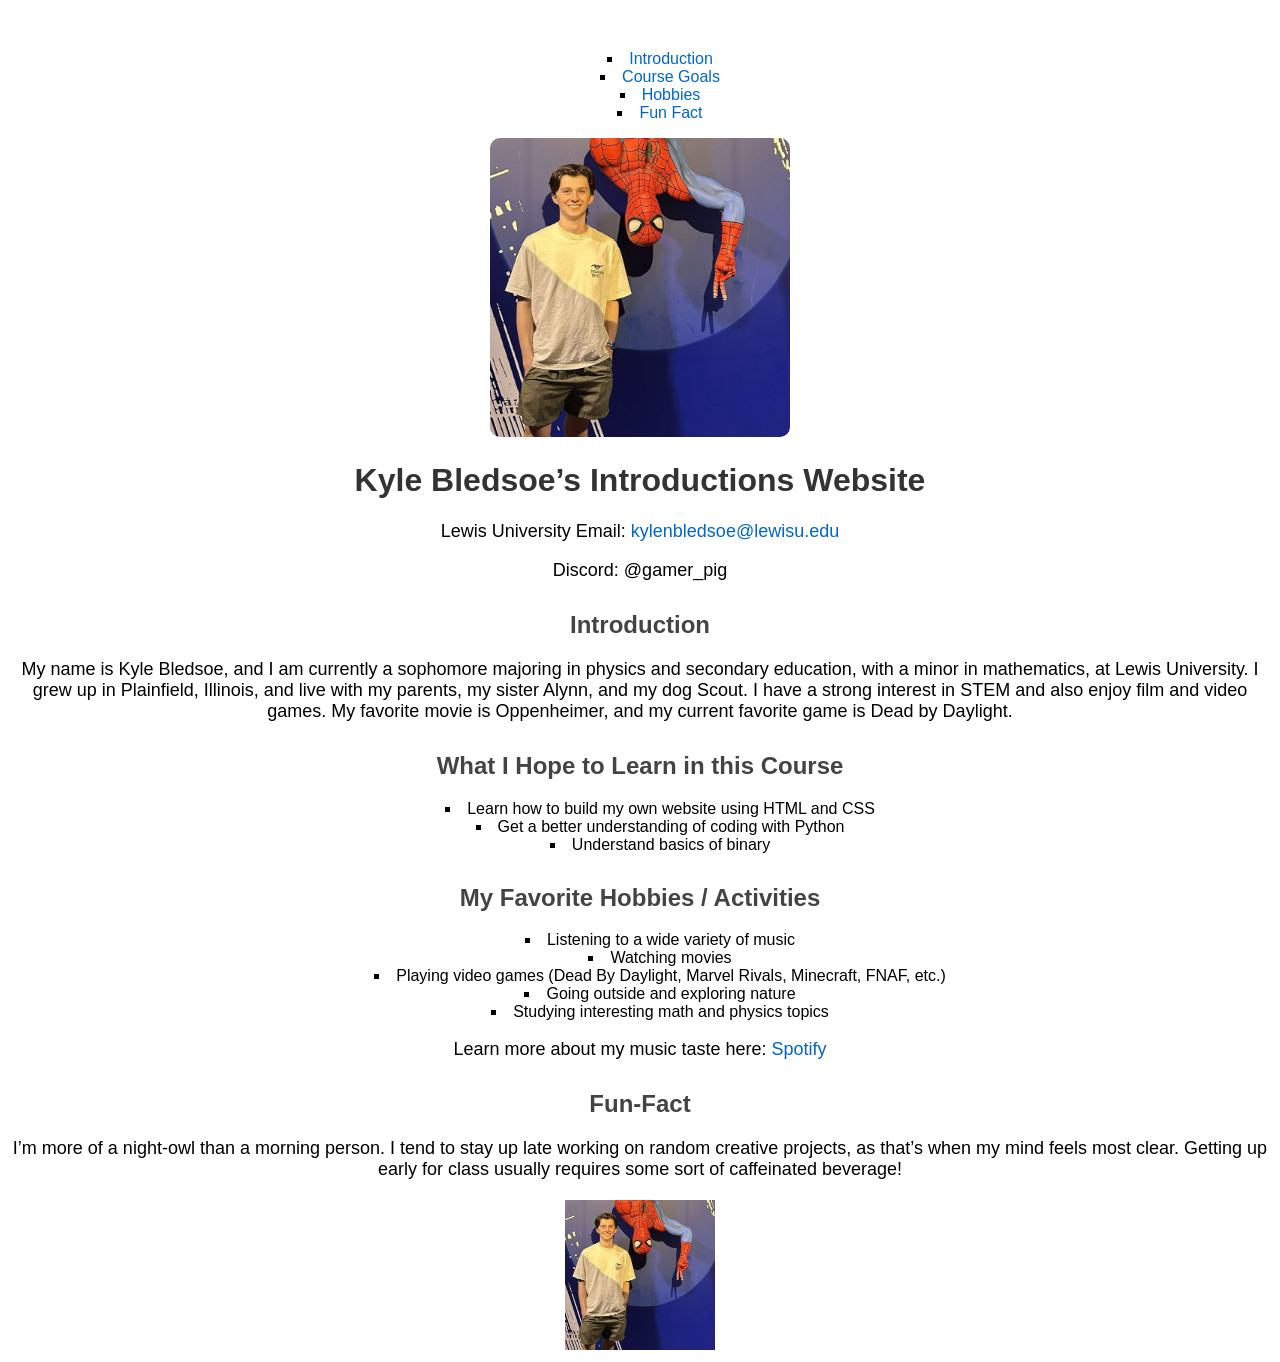
==== me.html @ 1b5c7672 "Changed HTML." ====
<!doctype html>
<html>
<head>
<meta charset="utf-8" />
<link rel="stylesheet" href="me.css" />
<script defer src="index.js"></script>
<title>HWT</title>
</head>
<body>

<!-- Navigation Menu (Substantial Enhancement) -->
<nav>
  <ul class="nav-menu">
    <li><a href="#introduction">Introduction</a></li>
    <li><a href="#course-goals">Course Goals</a></li>
    <li><a href="#hobbies">Hobbies</a></li>
    <li><a href="#fun-fact">Fun Fact</a></li>
  </ul>
</nav>

<div class="profile-image">
  <img src="me.png" alt="Kyle Bledsoe’s Picture">
</div>

<h1>Kyle Bledsoe’s Introductions Website</h1>

<p> Lewis University Email: 
  <a href="mailto:kylenbledsoe@lewisu.edu">kylenbledsoe@lewisu.edu</a> 
</p>
<p> Discord: @gamer_pig </p>

<h2 id="introduction">Introduction</h2>
<p>
  My name is Kyle Bledsoe, and I am currently a sophomore majoring in physics and secondary education, 
  with a minor in mathematics, at Lewis University. I grew up in Plainfield, Illinois, and live with 
  my parents, my sister Alynn, and my dog Scout. I have a strong interest in STEM and also enjoy 
  film and video games. My favorite movie is Oppenheimer, and my current favorite game is Dead by Daylight.
</p>

<h2 id="course-goals">What I Hope to Learn in this Course</h2>
<ul>
  <li>Learn how to build my own website using HTML and CSS</li>
  <li>Get a better understanding of coding with Python</li>
  <li>Understand basics of binary</li>
</ul>

<h2 id="hobbies">My Favorite Hobbies / Activities</h2>
<ul>
  <li>Listening to a wide variety of music</li>
  <li>Watching movies</li>
  <li>Playing video games (Dead By Daylight, Marvel Rivals, Minecraft, FNAF, etc.)</li>
  <li>Going outside and exploring nature</li>
  <li>Studying interesting math and physics topics</li>
</ul>
<p>
  Learn more about my music taste here: 
  <a href="https://open.spotify.com/playlist/3Hyl5jbRAzjhad7sf0Czqx?si=a0669647c0754845" target="_blank">Spotify</a>
</p>

<h2 id="fun-fact">Fun-Fact</h2>
<p>
  I’m more of a night-owl than a morning person. I tend to stay up late working on random creative 
  projects, as that’s when my mind feels most clear. Getting up early for class usually requires some 
  sort of caffeinated beverage!
</p>

<div class="thumbnail-section">
  <img src="me-small.png" alt="Thumbnail of Kyle Bledsoe" class="thumbnail">
</div>

</body>
</html>
---- me.css ----
body {
  font-family: Arial, sans-serif;
  text-align: center;
  margin-top: 50px;
}

h1 {
  color: #333;
}

p {
  font-size: 18px;
}

a {
  color: #0066cc;
  text-decoration: none;
}

.profile-image {
  text-align: center;
  margin-bottom: 20px;
}

.profile-image img {
  width: 300px;
  height: auto;
  border-radius: 10px; 
}

.thumbnail-section {
  margin-top: 20px;
}

.thumbnail {
  width: 150px;   
  height: auto;
}

h2 {
  margin-top: 30px;
  color: #444;
}

ul {
  list-style-position: inside;
}

ul {
  list-style-type: square;
  list-style-position: inside;
}
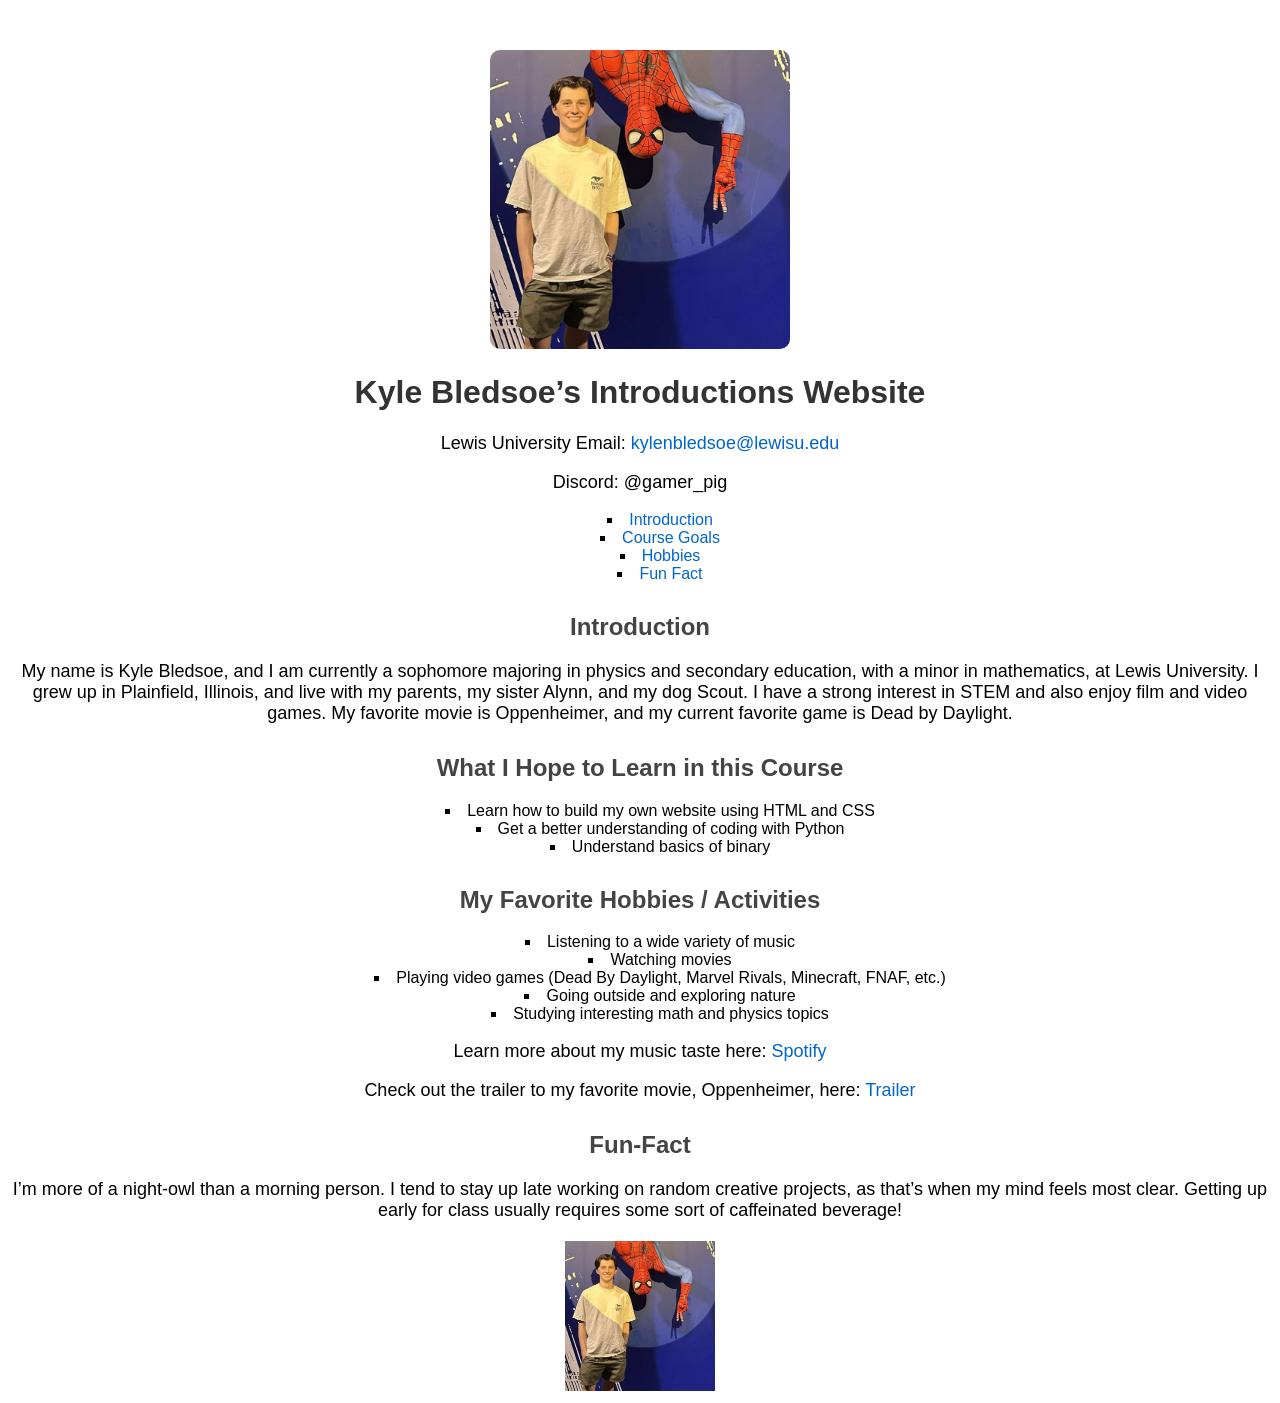
==== commit 764a5764: "Added trailer link." ====
--- a/me.html
+++ b/me.html
@@ -7,16 +7,6 @@
 <title>HWT</title>
 </head>
 <body>
-
-<!-- Navigation Menu (Substantial Enhancement) -->
-<nav>
-  <ul class="nav-menu">
-    <li><a href="#introduction">Introduction</a></li>
-    <li><a href="#course-goals">Course Goals</a></li>
-    <li><a href="#hobbies">Hobbies</a></li>
-    <li><a href="#fun-fact">Fun Fact</a></li>
-  </ul>
-</nav>
 
 <div class="profile-image">
   <img src="me.png" alt="Kyle Bledsoe’s Picture">
@@ -28,6 +18,16 @@
   <a href="mailto:kylenbledsoe@lewisu.edu">kylenbledsoe@lewisu.edu</a> 
 </p>
 <p> Discord: @gamer_pig </p>
+
+
+<nav>
+  <ul class="nav-menu">
+    <li><a href="#introduction">Introduction</a></li>
+    <li><a href="#course-goals">Course Goals</a></li>
+    <li><a href="#hobbies">Hobbies</a></li>
+    <li><a href="#fun-fact">Fun Fact</a></li>
+  </ul>
+</nav>
 
 <h2 id="introduction">Introduction</h2>
 <p>
@@ -56,6 +56,10 @@
   Learn more about my music taste here: 
   <a href="https://open.spotify.com/playlist/3Hyl5jbRAzjhad7sf0Czqx?si=a0669647c0754845" target="_blank">Spotify</a>
 </p>
+<p>
+	Check out the trailer to my favorite movie, Oppenheimer, here:
+	<a href="https://youtu.be/uYPbbksJxIg?si=KSWEt7UMJiwwQInW" target="_blank">Trailer</a>
+</p>
 
 <h2 id="fun-fact">Fun-Fact</h2>
 <p>
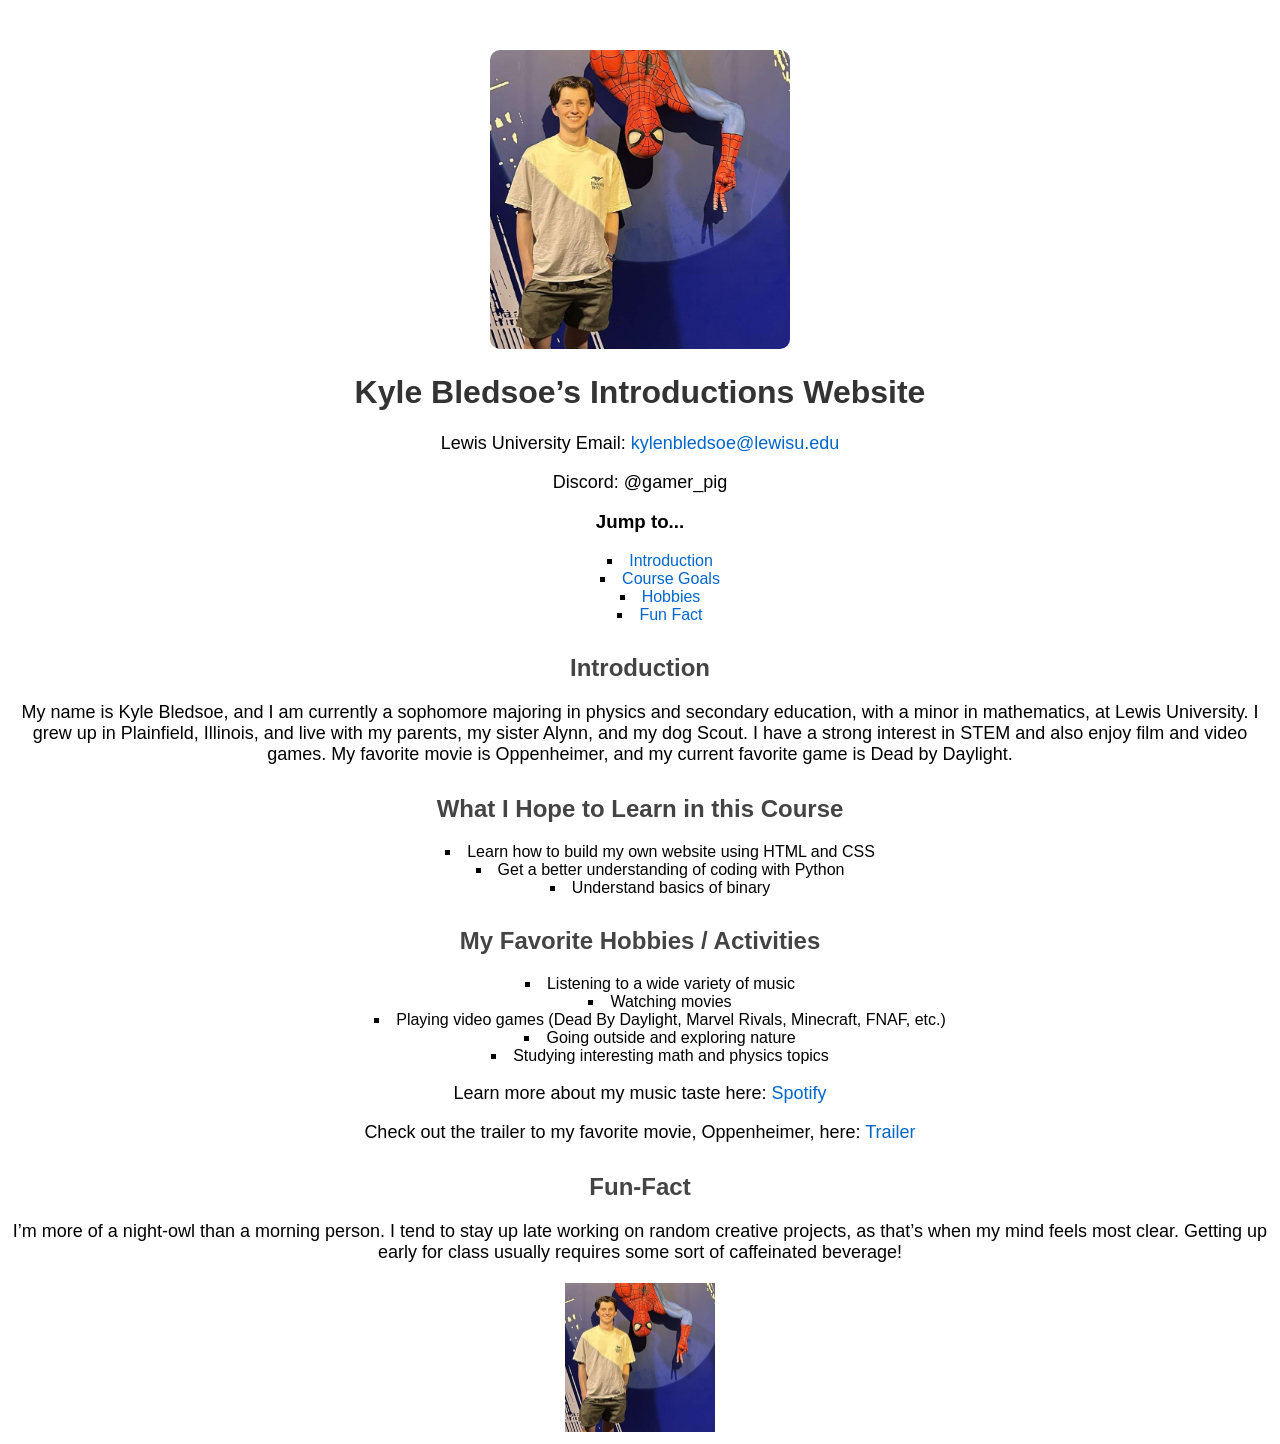
==== commit 0acd03bb: "Table of contents header." ====
--- a/me.html
+++ b/me.html
@@ -19,7 +19,7 @@
 </p>
 <p> Discord: @gamer_pig </p>
 
-
+<h3>Jump to...</h3>
 <nav>
   <ul class="nav-menu">
     <li><a href="#introduction">Introduction</a></li>
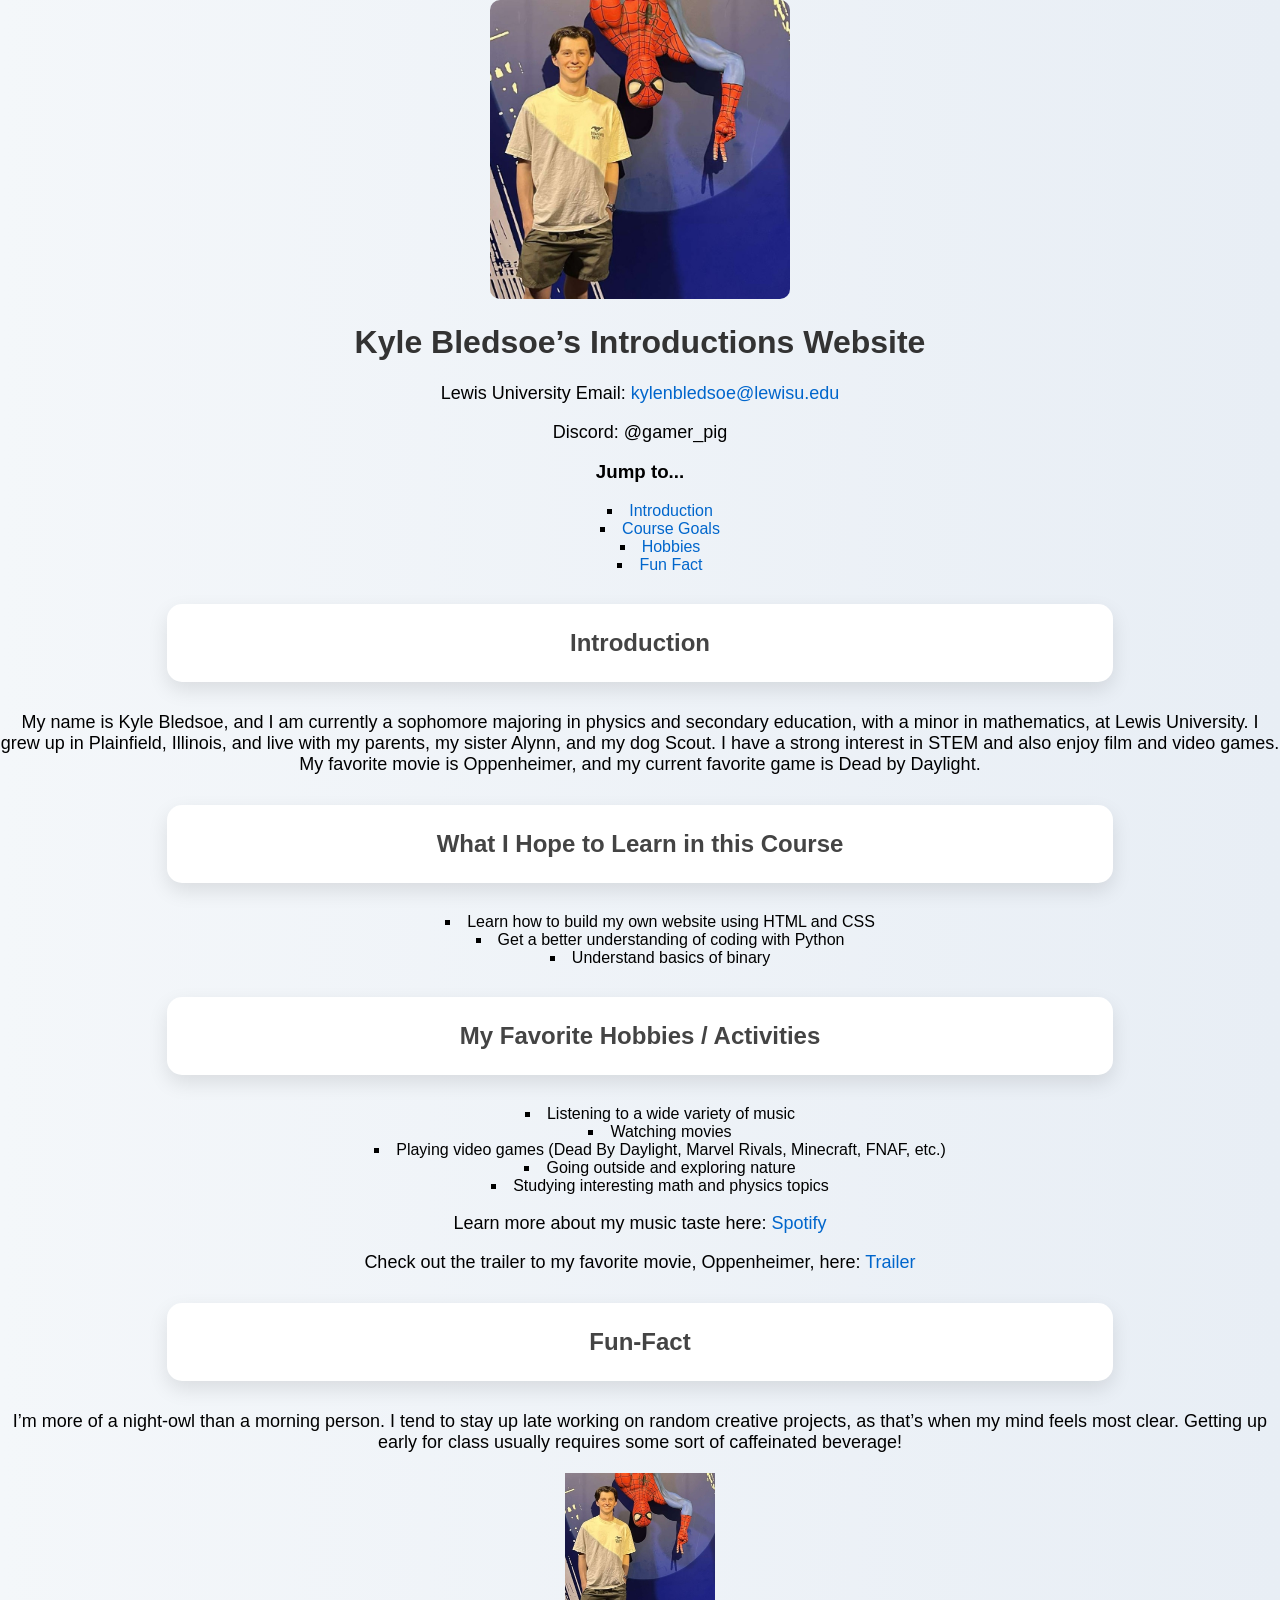
==== commit f369b030: "Formatting." ====
--- a/me.html
+++ b/me.html
@@ -32,7 +32,8 @@
 <h2 id="introduction">Introduction</h2>
 <p>
   My name is Kyle Bledsoe, and I am currently a sophomore majoring in physics and secondary education, 
-  with a minor in mathematics, at Lewis University. I grew up in Plainfield, Illinois, and live with 
+  with a minor in mathematics, at Lewis University. 
+  I grew up in Plainfield, Illinois, and live with 
   my parents, my sister Alynn, and my dog Scout. I have a strong interest in STEM and also enjoy 
   film and video games. My favorite movie is Oppenheimer, and my current favorite game is Dead by Daylight.
 </p>
@@ -64,7 +65,8 @@
 <h2 id="fun-fact">Fun-Fact</h2>
 <p>
   I’m more of a night-owl than a morning person. I tend to stay up late working on random creative 
-  projects, as that’s when my mind feels most clear. Getting up early for class usually requires some 
+  projects, as that’s when my mind feels most clear. 
+  Getting up early for class usually requires some 
   sort of caffeinated beverage!
 </p>
 
--- a/me.css
+++ b/me.css
@@ -50,3 +50,33 @@
   list-style-type: square;
   list-style-position: inside;
 }
+
+/* Substantial Enhancement: Modern Card Layout */
+
+body {
+  background: linear-gradient(to right, #f4f7fa, #e8eef5);
+  margin: 0;
+  padding: 0;
+}
+
+section, 
+#introduction, 
+#course-goals, 
+#hobbies, 
+#fun-fact {
+  background-color: white;
+  width: 70%;
+  margin: 30px auto;
+  padding: 25px;
+  border-radius: 15px;
+  box-shadow: 0 8px 20px rgba(0, 0, 0, 0.1);
+  transition: transform 0.3s ease, box-shadow 0.3s ease;
+}
+
+#introduction:hover,
+#course-goals:hover,
+#hobbies:hover,
+#fun-fact:hover {
+  transform: translateY(-5px);
+  box-shadow: 0 12px 25px rgba(0, 0, 0, 0.15);
+}
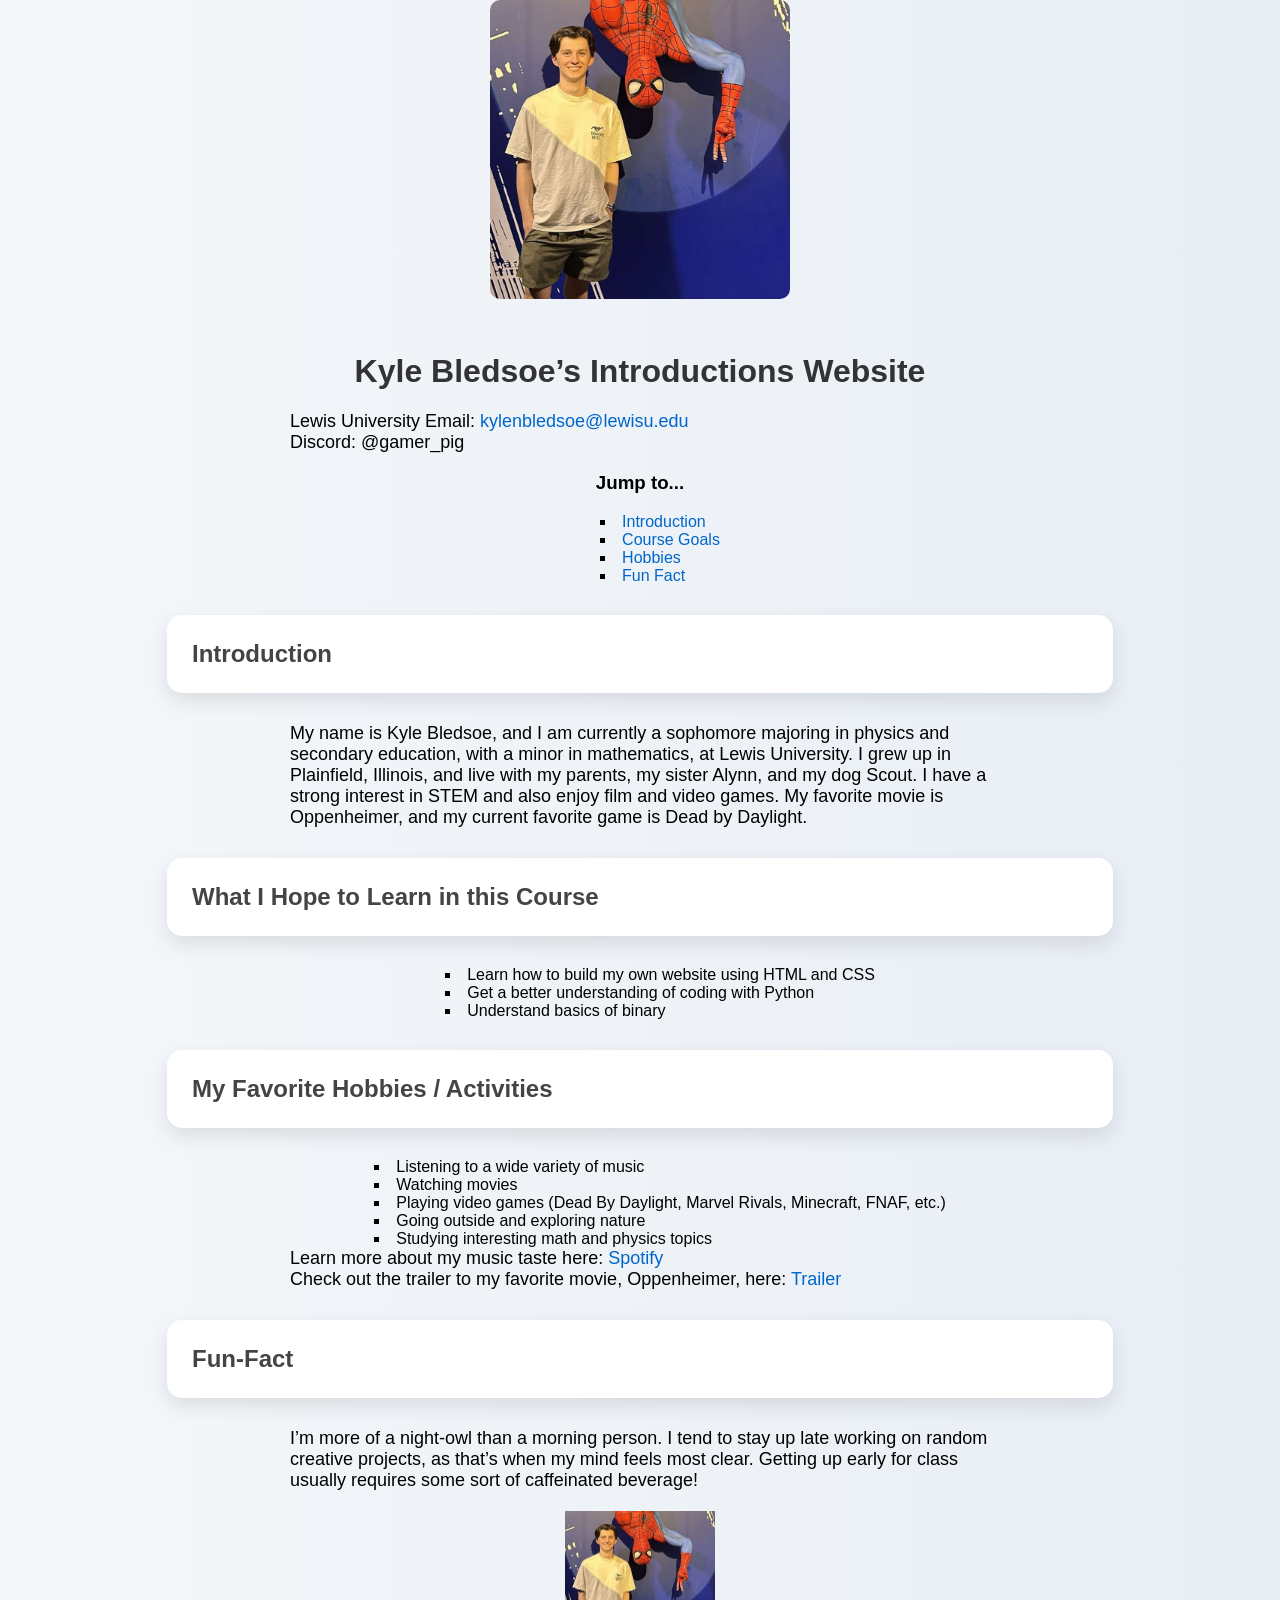
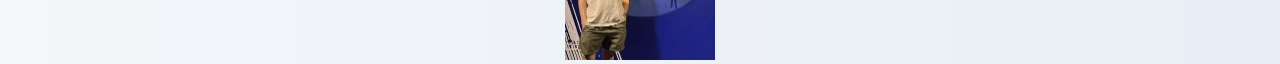
==== commit 0c0f0511: "format update again..." ====
--- a/me.html
+++ b/me.html
@@ -14,10 +14,10 @@
 
 <h1>Kyle Bledsoe’s Introductions Website</h1>
 
-<p> Lewis University Email: 
+<p class="contacts"> Lewis University Email: 
   <a href="mailto:kylenbledsoe@lewisu.edu">kylenbledsoe@lewisu.edu</a> 
 </p>
-<p> Discord: @gamer_pig </p>
+<p class="contacts"> Discord: @gamer_pig </p>
 
 <h3>Jump to...</h3>
 <nav>
--- a/me.css
+++ b/me.css
@@ -1,14 +1,28 @@
 body {
   font-family: Arial, sans-serif;
+  background: linear-gradient(to right, #f4f7fa, #e8eef5);
+  margin: 0;
+  padding: 0;
+}
+
+h1, h3, nav, .profile-image, .thumbnail-section {
   text-align: center;
-  margin-top: 50px;
 }
 
 h1 {
   color: #333;
+  margin-top: 50px;
+}
+
+h2 {
+  margin-top: 30px;
+  color: #444;
 }
 
 p {
+  max-width: 700px;
+  margin: 0 auto;
+  text-align: left;
   font-size: 18px;
 }
 
@@ -18,14 +32,13 @@
 }
 
 .profile-image {
-  text-align: center;
   margin-bottom: 20px;
 }
 
 .profile-image img {
   width: 300px;
   height: auto;
-  border-radius: 10px; 
+  border-radius: 10px;
 }
 
 .thumbnail-section {
@@ -33,17 +46,8 @@
 }
 
 .thumbnail {
-  width: 150px;   
+  width: 150px;
   height: auto;
-}
-
-h2 {
-  margin-top: 30px;
-  color: #444;
-}
-
-ul {
-  list-style-position: inside;
 }
 
 ul {
@@ -53,16 +57,9 @@
 
 /* Substantial Enhancement: Modern Card Layout */
 
-body {
-  background: linear-gradient(to right, #f4f7fa, #e8eef5);
-  margin: 0;
-  padding: 0;
-}
-
-section, 
-#introduction, 
-#course-goals, 
-#hobbies, 
+#introduction,
+#course-goals,
+#hobbies,
 #fun-fact {
   background-color: white;
   width: 70%;
@@ -79,4 +76,15 @@
 #fun-fact:hover {
   transform: translateY(-5px);
   box-shadow: 0 12px 25px rgba(0, 0, 0, 0.15);
+}
+
+.contact {
+  text-align: center;
+}
+
+ul {
+  width: fit-content;
+  margin: 0 auto;
+  text-align: left;
+  list-style-type: square;
 }
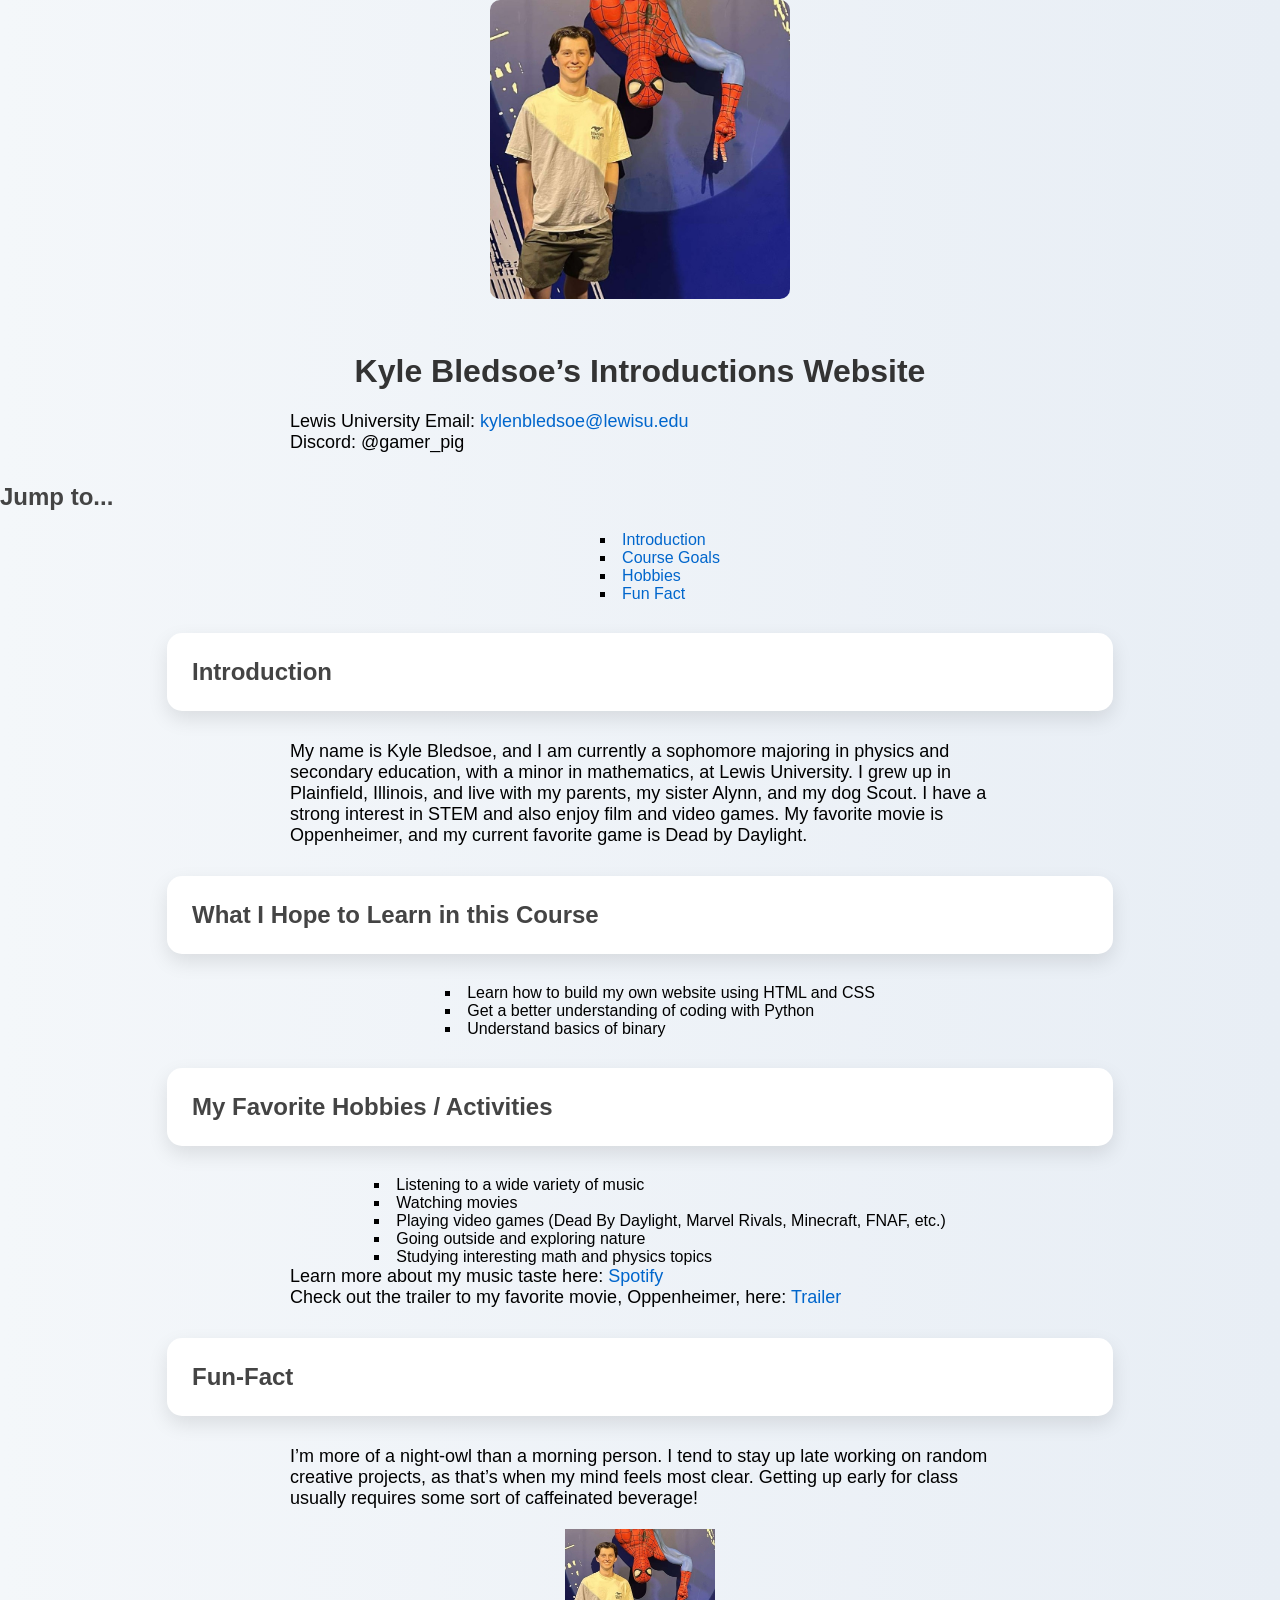
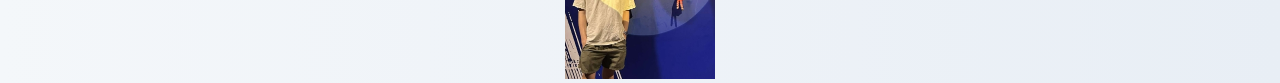
==== commit f6ea64e9: "Validator fixes." ====
--- a/me.html
+++ b/me.html
@@ -1,8 +1,8 @@
 <!doctype html>
-<html>
+<html lang="en">
 <head>
-<meta charset="utf-8" />
-<link rel="stylesheet" href="me.css" />
+<meta charset="utf-8">
+<link rel="stylesheet" href="me.css">
 <script defer src="index.js"></script>
 <title>HWT</title>
 </head>
@@ -12,20 +12,20 @@
   <img src="me.png" alt="Kyle Bledsoe’s Picture">
 </div>
 
-<h1>Kyle Bledsoe’s Introductions Website</h1>
+<h1 id="main-title">Kyle Bledsoe’s Introductions Website</h1>
 
 <p class="contacts"> Lewis University Email: 
   <a href="mailto:kylenbledsoe@lewisu.edu">kylenbledsoe@lewisu.edu</a> 
 </p>
 <p class="contacts"> Discord: @gamer_pig </p>
 
-<h3>Jump to...</h3>
+<h2>Jump to...</h2>
 <nav>
   <ul class="nav-menu">
-    <li><a href="#introduction">Introduction</a></li>
-    <li><a href="#course-goals">Course Goals</a></li>
-    <li><a href="#hobbies">Hobbies</a></li>
-    <li><a href="#fun-fact">Fun Fact</a></li>
+    <li><a href="#introduction" class="nav-link">Introduction</a></li>
+    <li><a href="#course-goals" class="nav-link">Course Goals</a></li>
+    <li><a href="#hobbies" class="nav-link">Hobbies</a></li>
+    <li><a href="#fun-fact" class="nav-link">Fun Fact</a></li>
   </ul>
 </nav>
 
@@ -53,10 +53,12 @@
   <li>Going outside and exploring nature</li>
   <li>Studying interesting math and physics topics</li>
 </ul>
+
 <p>
   Learn more about my music taste here: 
   <a href="https://open.spotify.com/playlist/3Hyl5jbRAzjhad7sf0Czqx?si=a0669647c0754845" target="_blank">Spotify</a>
 </p>
+
 <p>
 	Check out the trailer to my favorite movie, Oppenheimer, here:
 	<a href="https://youtu.be/uYPbbksJxIg?si=KSWEt7UMJiwwQInW" target="_blank">Trailer</a>
--- a/me.css
+++ b/me.css
@@ -55,8 +55,6 @@
   list-style-position: inside;
 }
 
-/* Substantial Enhancement: Modern Card Layout */
-
 #introduction,
 #course-goals,
 #hobbies,
@@ -87,4 +85,5 @@
   margin: 0 auto;
   text-align: left;
   list-style-type: square;
-}+}
+
